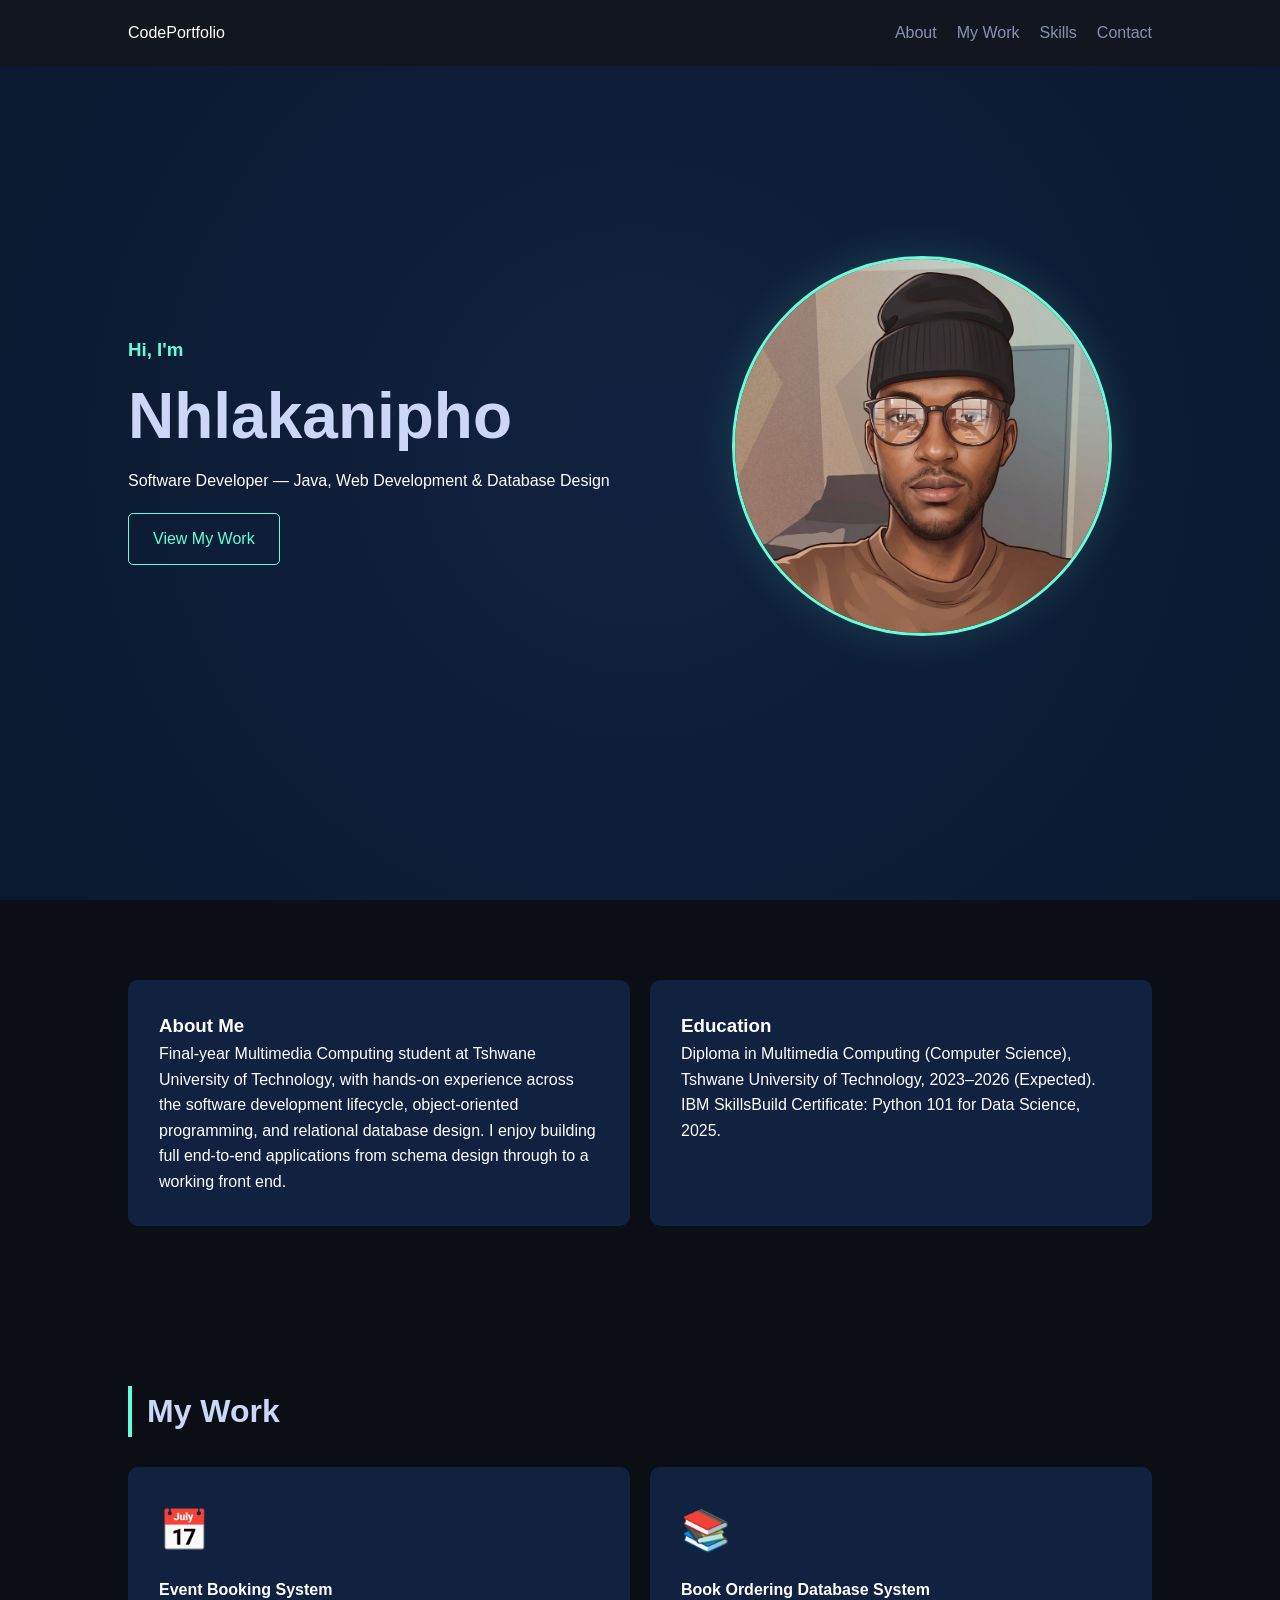
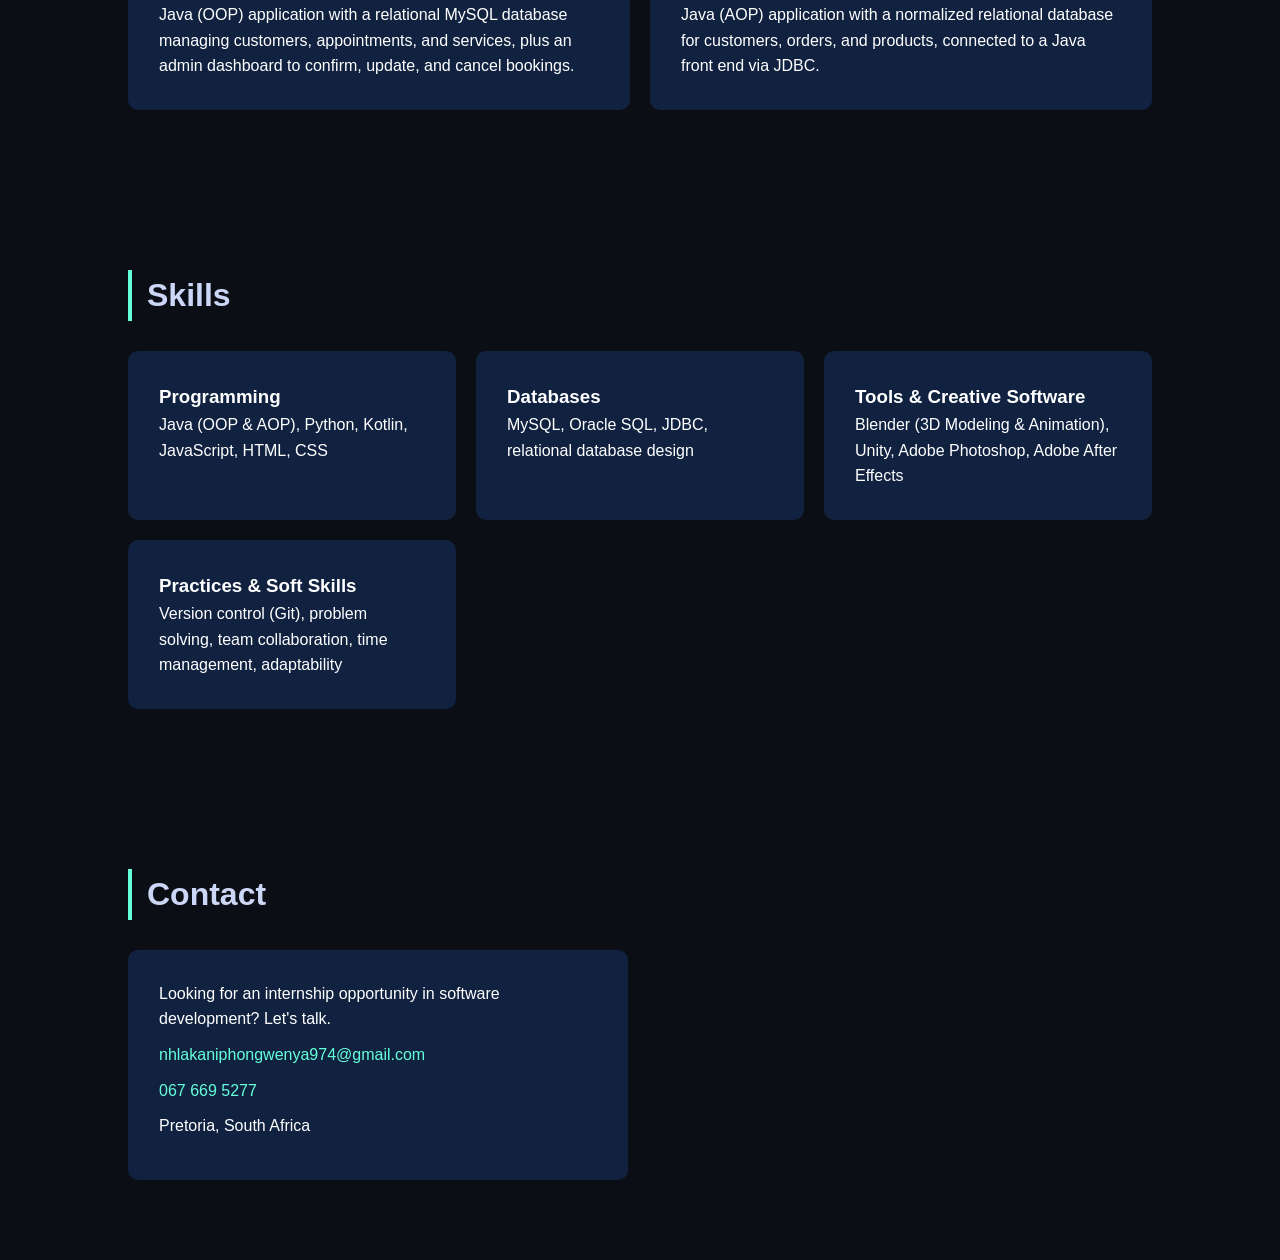
==== index.html @ a738dea9 "Add files via upload" ====
<!DOCTYPE html>
<html lang="en">
<head>
    <meta charset="UTF-8">
    <meta name="viewport" content="width=device-width, initial-scale=1.0">
    <title>Nhlakanipho | Full-Stack Developer</title>
    <link rel="stylesheet" href="style.css">
</head>
<body>
    <nav>
        <div class="logo">CodePortfolio</div>
        <ul>
            <li><a href="#about">About</a></li>
            <li><a href="#work">My Work</a></li>
            <li><a href="#skills">Skills</a></li>
            <li><a href="#contact">Contact</a></li>
        </ul>
    </nav>

    <header class="hero">
        <div class="hero-inner">
            <div class="hero-content">
                <h3>Hi, I'm</h3>
                <h1>Nhlakanipho</h1>
                <p>Software Developer &mdash; Java, Web Development & Database Design</p>
                <a href="#work" class="btn">View My Work</a>
            </div>
            <div class="hero-image">
                <img src="profile.png" alt="Nhlakanipho">
            </div>
        </div>
    </header>

    <section id="about" class="container">
        <div class="grid">
            <div class="card">
                <h3>About Me</h3>
                <p>Final-year Multimedia Computing student at Tshwane University of Technology, with hands-on experience across the software development lifecycle, object-oriented programming, and relational database design. I enjoy building full end-to-end applications from schema design through to a working front end.</p>
            </div>
            <div class="card">
                <h3>Education</h3>
                <p>Diploma in Multimedia Computing (Computer Science), Tshwane University of Technology, 2023&ndash;2026 (Expected). IBM SkillsBuild Certificate: Python 101 for Data Science, 2025.</p>
            </div>
        </div>
    </section>

    <section id="work" class="container">
        <h2 class="section-title">My Work</h2>
        <div class="projects-grid">
            <div class="project-card">
                <div class="icon">📅</div>
                <h4>Event Booking System</h4>
                <p>Java (OOP) application with a relational MySQL database managing customers, appointments, and services, plus an admin dashboard to confirm, update, and cancel bookings.</p>
            </div>
            <div class="project-card">
                <div class="icon">📚</div>
                <h4>Book Ordering Database System</h4>
                <p>Java (AOP) application with a normalized relational database for customers, orders, and products, connected to a Java front end via JDBC.</p>
            </div>
        </div>
    </section>

    <section id="skills" class="container">
        <h2 class="section-title">Skills</h2>
        <div class="grid">
            <div class="card">
                <h3>Programming</h3>
                <p>Java (OOP & AOP), Python, Kotlin, JavaScript, HTML, CSS</p>
            </div>
            <div class="card">
                <h3>Databases</h3>
                <p>MySQL, Oracle SQL, JDBC, relational database design</p>
            </div>
            <div class="card">
                <h3>Tools & Creative Software</h3>
                <p>Blender (3D Modeling & Animation), Unity, Adobe Photoshop, Adobe After Effects</p>
            </div>
            <div class="card">
                <h3>Practices & Soft Skills</h3>
                <p>Version control (Git), problem solving, team collaboration, time management, adaptability</p>
            </div>
        </div>
    </section>

    <section id="contact" class="container">
        <h2 class="section-title">Contact</h2>
        <div class="card contact-card">
            <p>Looking for an internship opportunity in software development? Let's talk.</p>
            <p><a href="mailto:nhlakaniphongwenya974@gmail.com">nhlakaniphongwenya974@gmail.com</a></p>
            <p><a href="tel:+27676695277">067 669 5277</a></p>
            <p>Pretoria, South Africa</p>
        </div>
    </section>
</body>
</html>
---- style.css ----
/* General Styles */
* { 
    margin: 0; 
    padding: 0; 
    box-sizing: border-box; 
    font-family: 'Segoe UI', sans-serif; 
}
body 
{ 
    background-color: #0b0e14; 
    color: white; 
    line-height: 1.6; 
    scroll-behavior: smooth; 
}

/* Navigation */
nav 
{ 
    display: flex; 
    justify-content: space-between; 
    padding: 20px 10%; 
    background: #12161f; 
    position: fixed; 
    width: 100%; top: 0; 
    z-index: 1000; 
}

nav ul { 
    display: flex; 
    list-style: none; 
}

nav ul li { 
    margin-left: 20px; 
}

nav a { color: #8892b0; 
    text-decoration: none; 
    transition: 0.3s; 
}

nav a:hover 
{ 
    color: #64ffda; 
}

/* Hero Section */
.hero 
{ 
    height: 100vh; 
    display: flex; 
    align-items: center; 
    padding: 0 10%; 
    background: radial-gradient(circle at center, #112240 0%, #0a192f 100%); 
}

.hero h1 
{ 
    font-size: 4rem; 
    color: #ccd6f6; 
}

.hero h3 
{ 
    color: #64ffda; 
}

.hero-inner
{
    display: flex;
    align-items: center;
    justify-content: space-between;
    gap: 30px;
    width: 100%;
}

.hero-image
{
    margin-right: 40px;
}

.hero-image img
{
    width: 380px;
    height: 380px;
    object-fit: cover;
    border-radius: 50%;
    border: 3px solid #64ffda;
    box-shadow: 0 0 40px rgba(100, 255, 218, 0.15);
}

@media (max-width: 768px)
{
    .hero-inner
    {
        flex-direction: column-reverse;
        text-align: center;
        gap: 30px;
    }

    .hero-image
    {
        margin-right: 0;
    }

    .hero-image img
    {
        width: 220px;
        height: 220px;
    }
}

/* Layout Grids */
.container 
{ 
    padding: 80px 10%; 
}

.grid, .projects-grid 
{ 
    display: grid; 
    grid-template-columns: repeat(auto-fit, minmax(300px, 1fr)); 
    gap: 20px; 
}

/* Cards */
.card, .project-card 
{ 
    background: #112240;
    padding: 30px; 
    border-radius: 10px; 
    border: 1px solid transparent; 
    transition: 0.3s; 
}

.project-card:hover 
{ 
    border-color: #64ffda; 
    transform: translateY(-5px); 
}

.icon 
{ 
    font-size: 2.5rem; 
    margin-bottom: 15px; 
}

/* Section Titles */
.section-title
{
    font-size: 2rem;
    color: #ccd6f6;
    margin-bottom: 30px;
    border-left: 4px solid #64ffda;
    padding-left: 15px;
}

/* Contact Card */
.contact-card
{
    max-width: 500px;
}

.contact-card p
{
    margin-bottom: 10px;
}

.contact-card a
{
    color: #64ffda;
    text-decoration: none;
}

.contact-card a:hover
{
    text-decoration: underline;
}

/* Buttons */
.btn 
{ 
    display: inline-block; 
    padding: 12px 24px; 
    border: 1px solid #64ffda; 
    color: #64ffda; 
    text-decoration: none; 
    border-radius: 5px; 
    margin-top: 20px; 
}

.btn:hover 
{ 
    background: rgba(100, 255, 218, 0.1); 
}
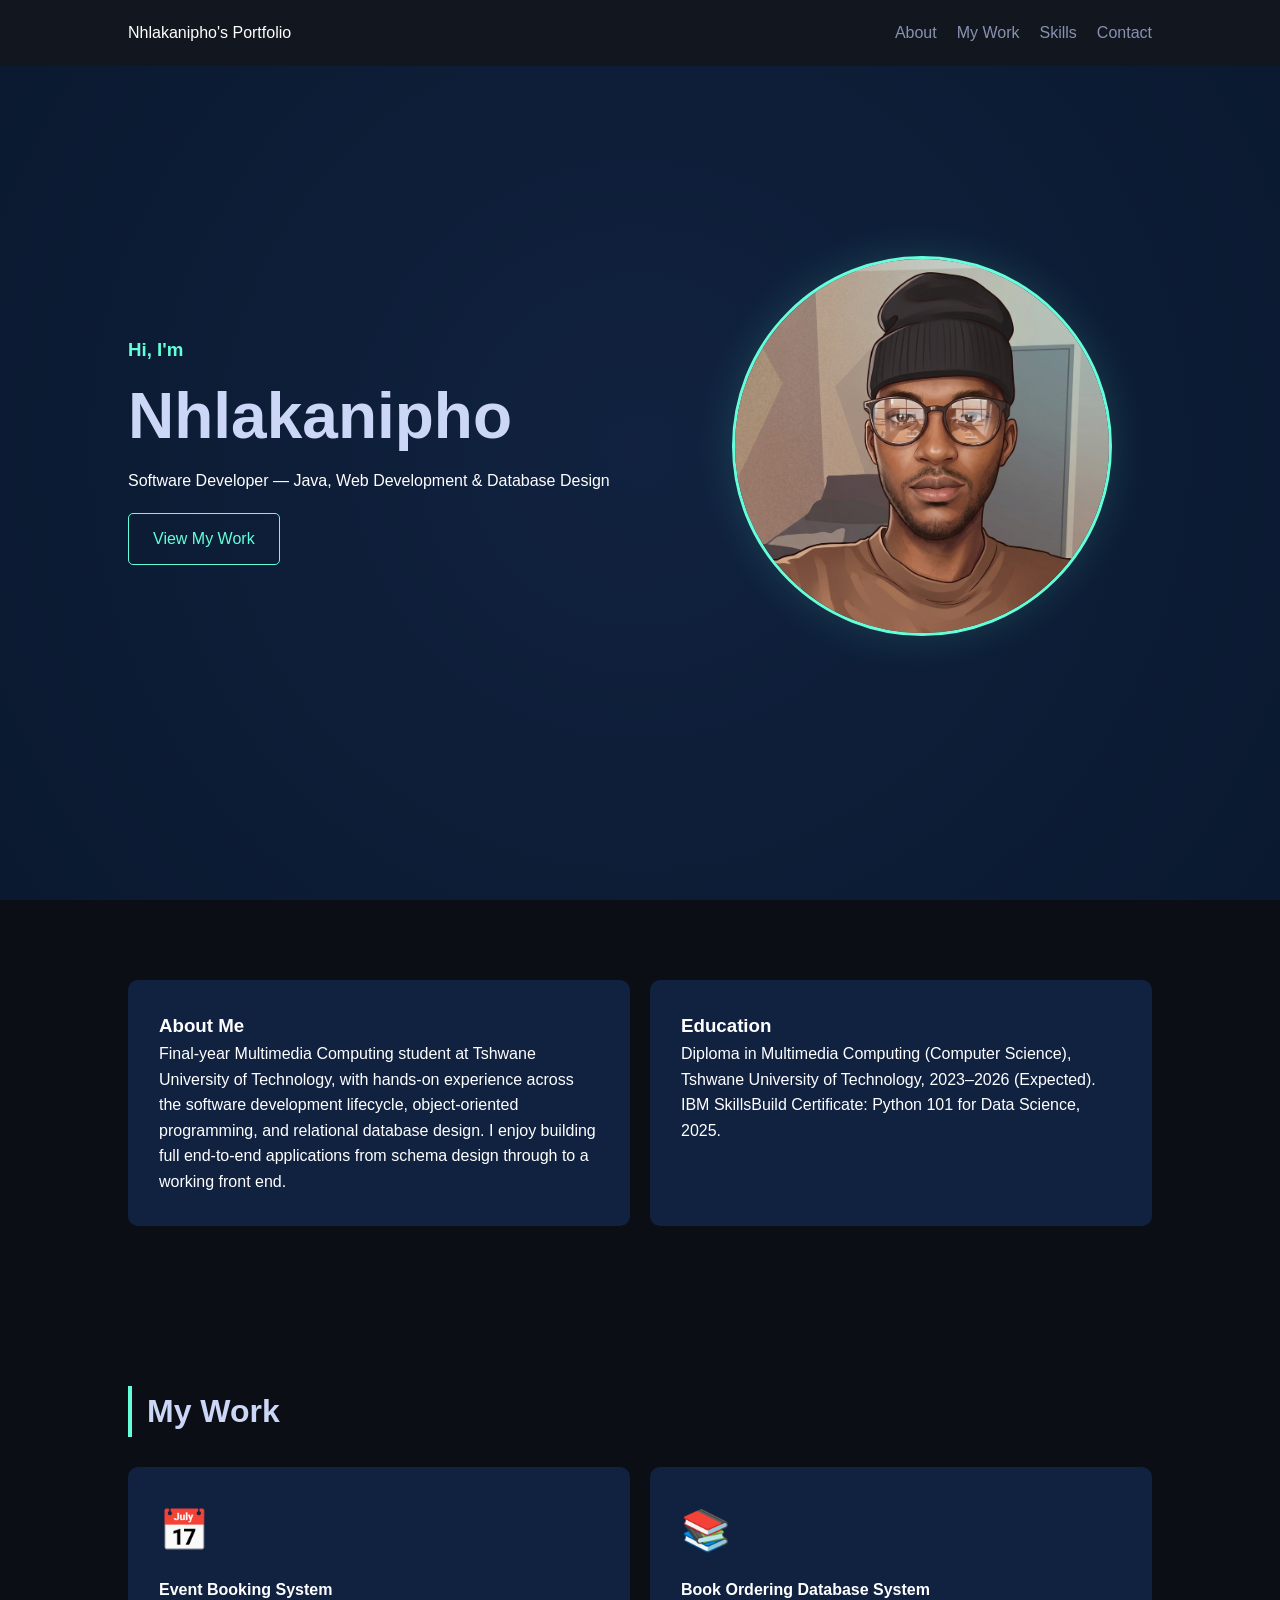
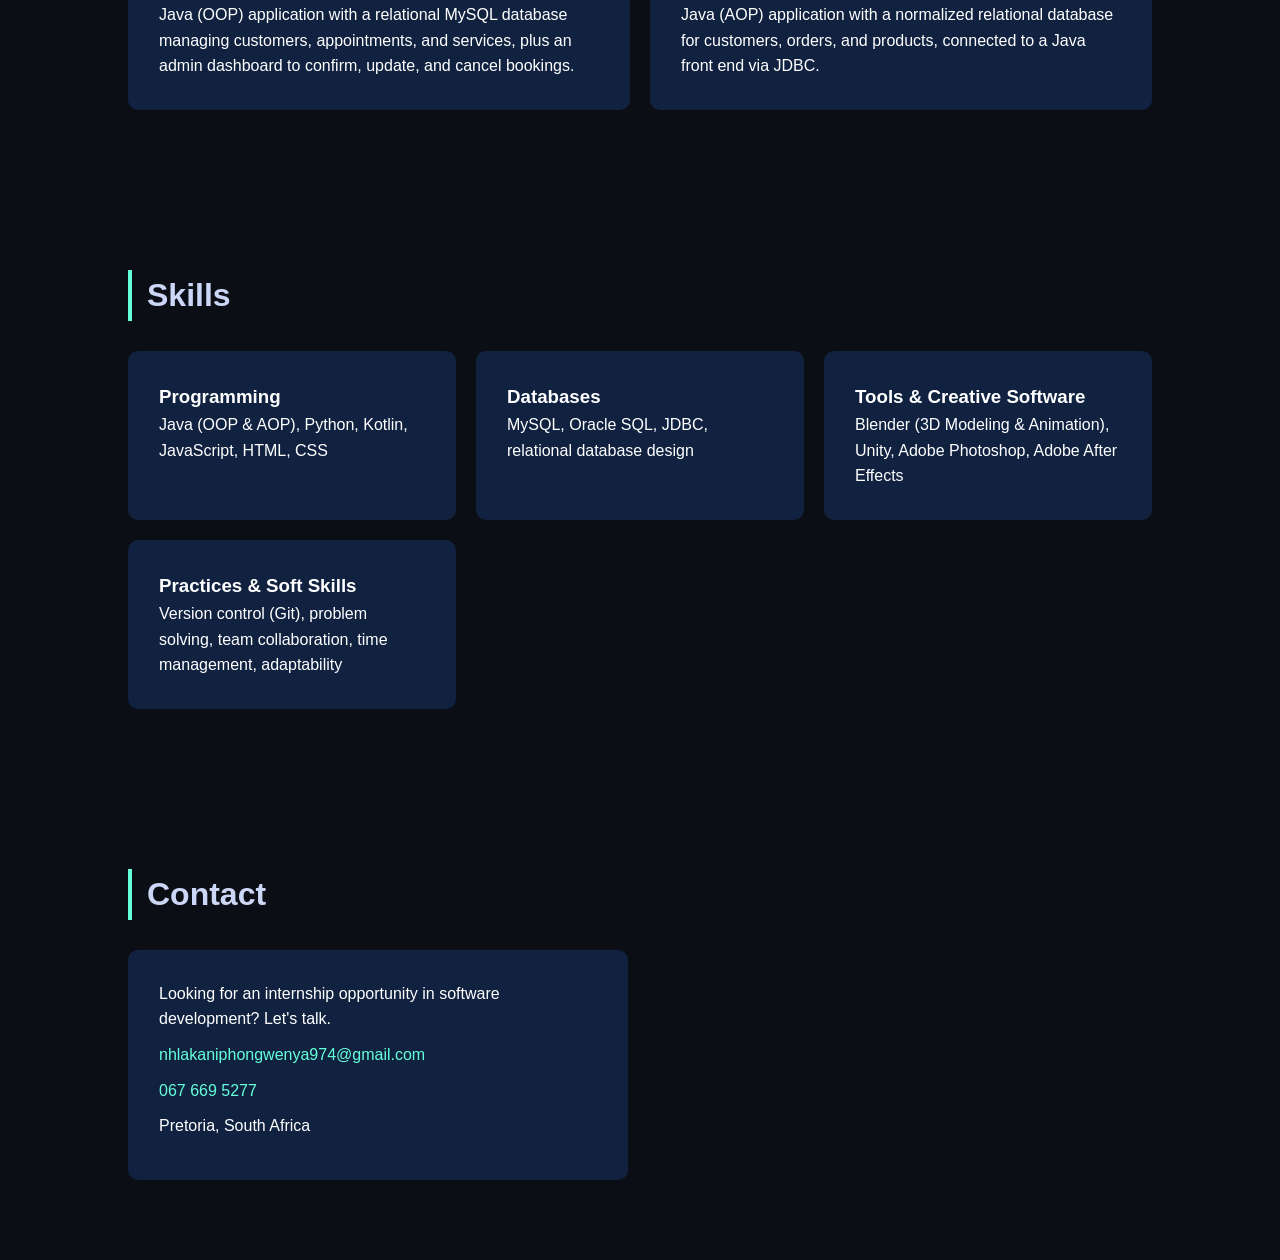
==== commit 4dd721a3: "Fix HTML structure and update portfolio details" ====
--- a/index.html
+++ b/index.html
@@ -8,7 +8,7 @@
 </head>
 <body>
     <nav>
-        <div class="logo">CodePortfolio</div>
+        <div class="logo">Nhlakanipho's Portfolio</div>
         <ul>
             <li><a href="#about">About</a></li>
             <li><a href="#work">My Work</a></li>
@@ -92,4 +92,4 @@
         </div>
     </section>
 </body>
-</html>+</html>
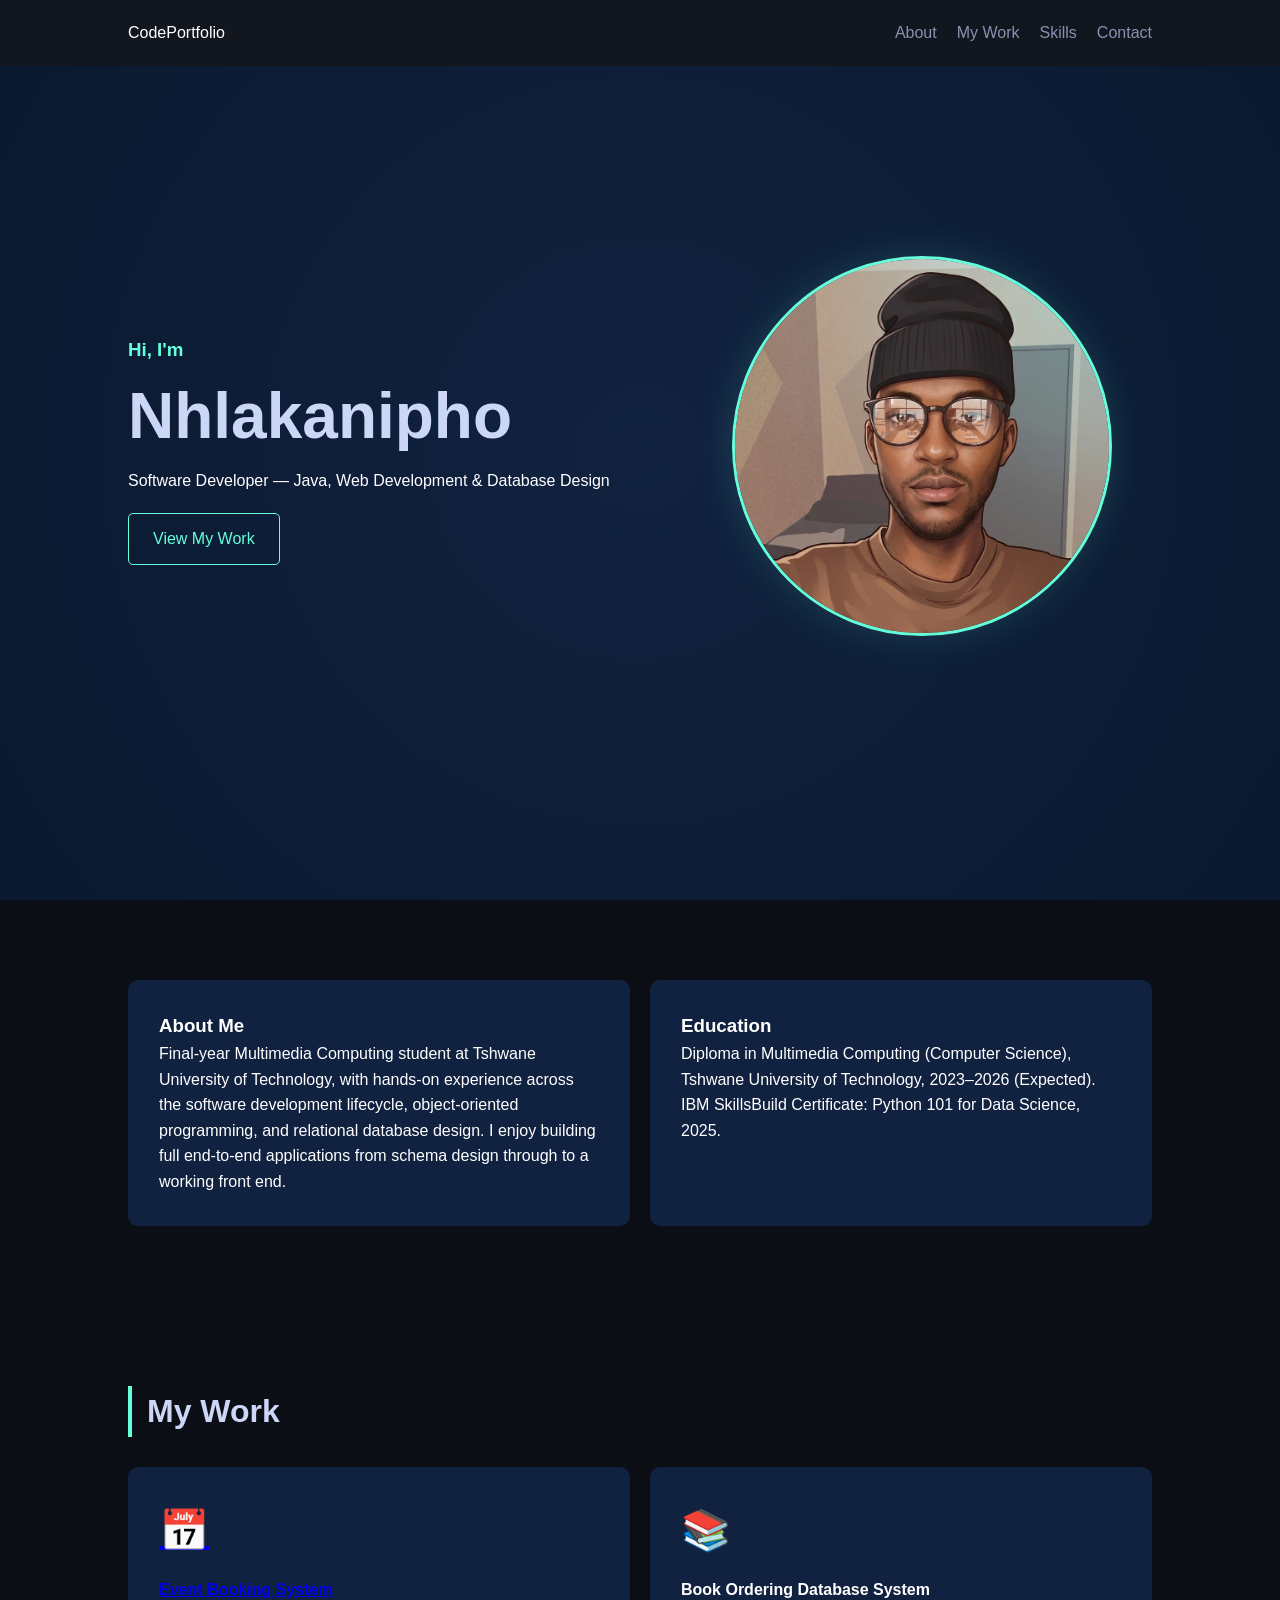
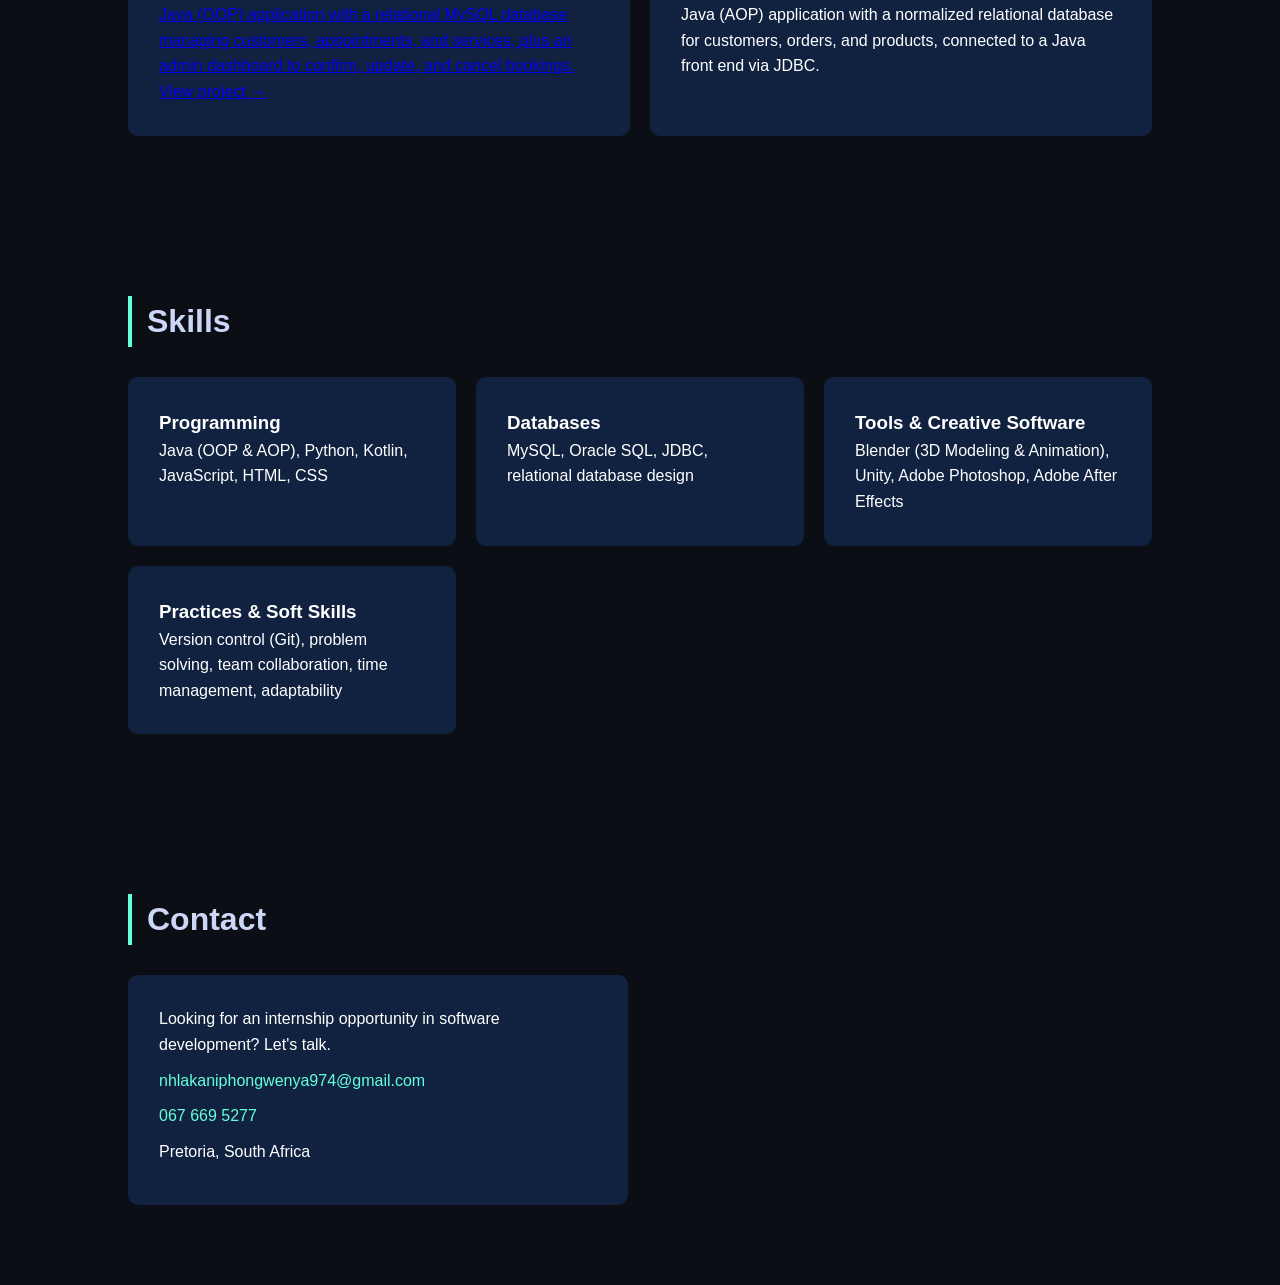
==== commit 54ee7022: "Update index.html" ====
--- a/index.html
+++ b/index.html
@@ -8,7 +8,7 @@
 </head>
 <body>
     <nav>
-        <div class="logo">Nhlakanipho's Portfolio</div>
+        <div class="logo">CodePortfolio</div>
         <ul>
             <li><a href="#about">About</a></li>
             <li><a href="#work">My Work</a></li>
@@ -47,11 +47,12 @@
     <section id="work" class="container">
         <h2 class="section-title">My Work</h2>
         <div class="projects-grid">
-            <div class="project-card">
+            <a href="event-booking.html" class="project-card">
                 <div class="icon">📅</div>
                 <h4>Event Booking System</h4>
                 <p>Java (OOP) application with a relational MySQL database managing customers, appointments, and services, plus an admin dashboard to confirm, update, and cancel bookings.</p>
-            </div>
+                <span class="view-more">View project &rarr;</span>
+            </a>
             <div class="project-card">
                 <div class="icon">📚</div>
                 <h4>Book Ordering Database System</h4>
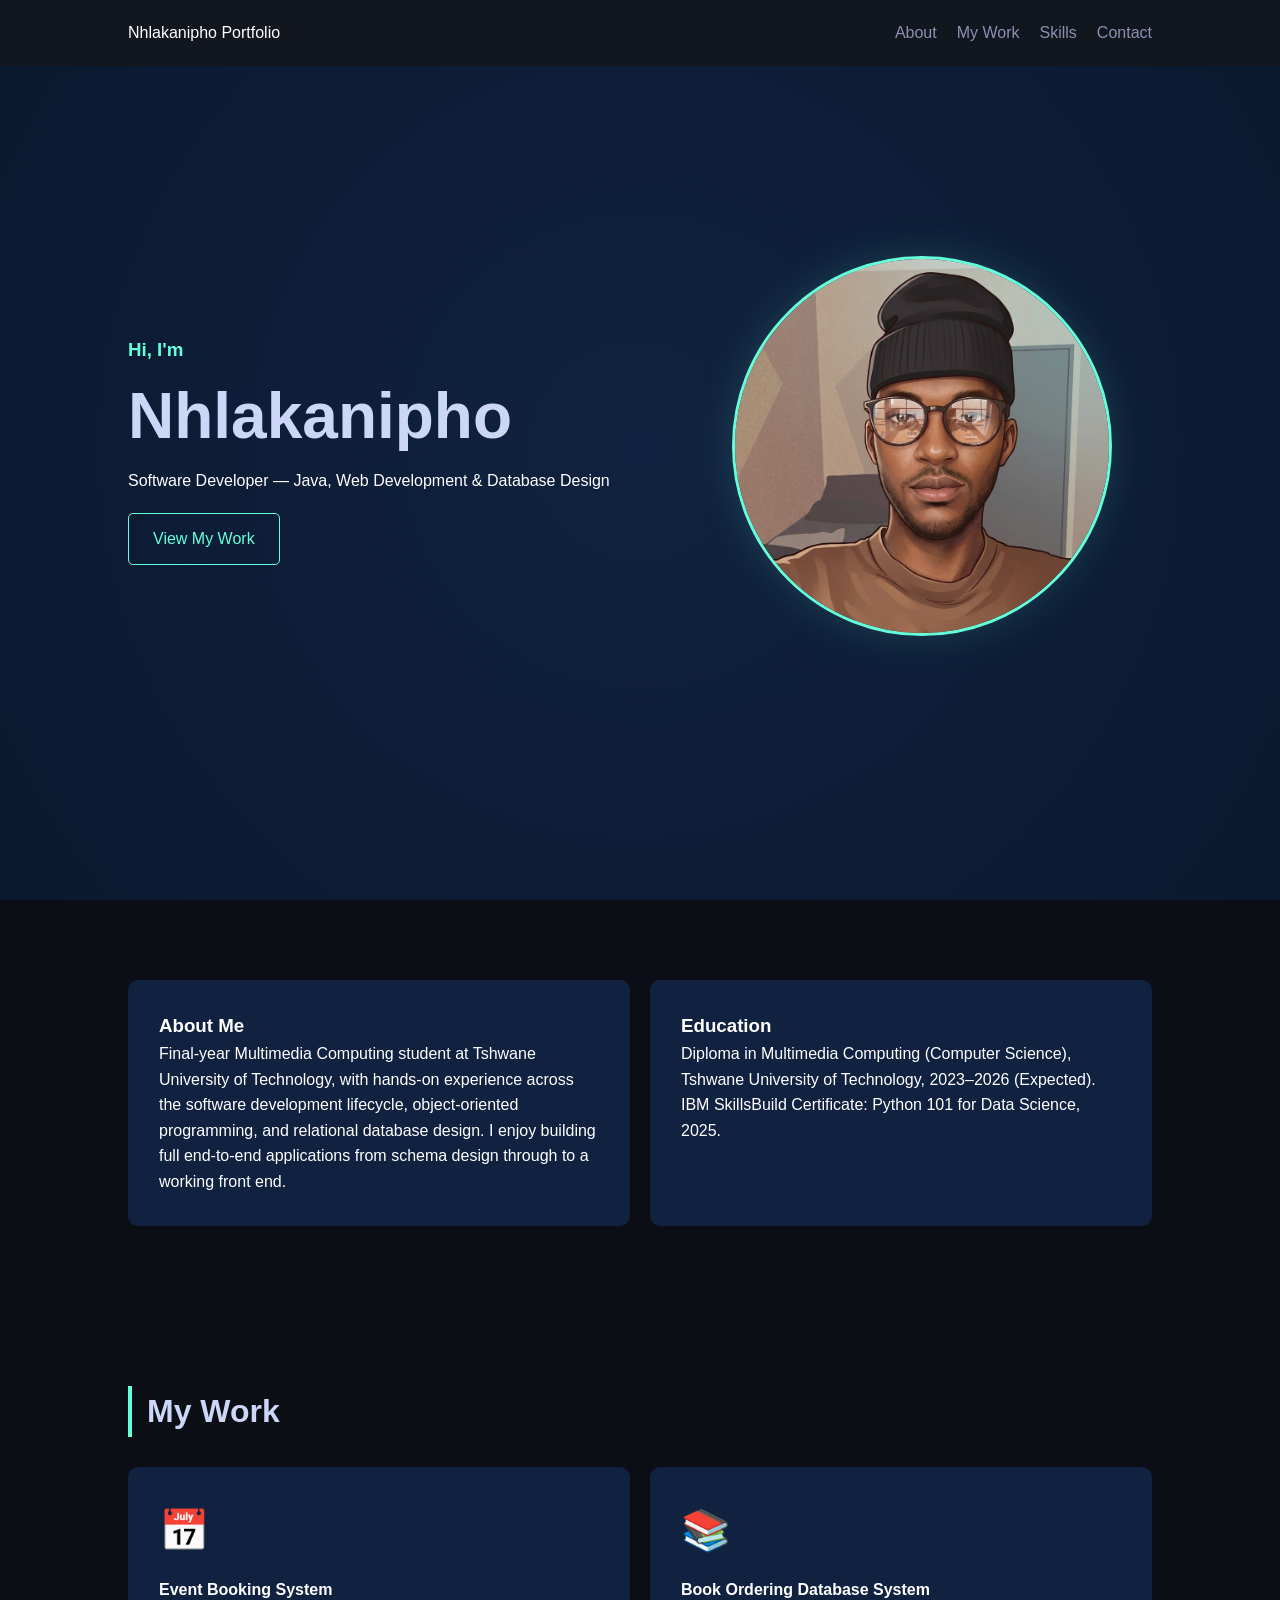
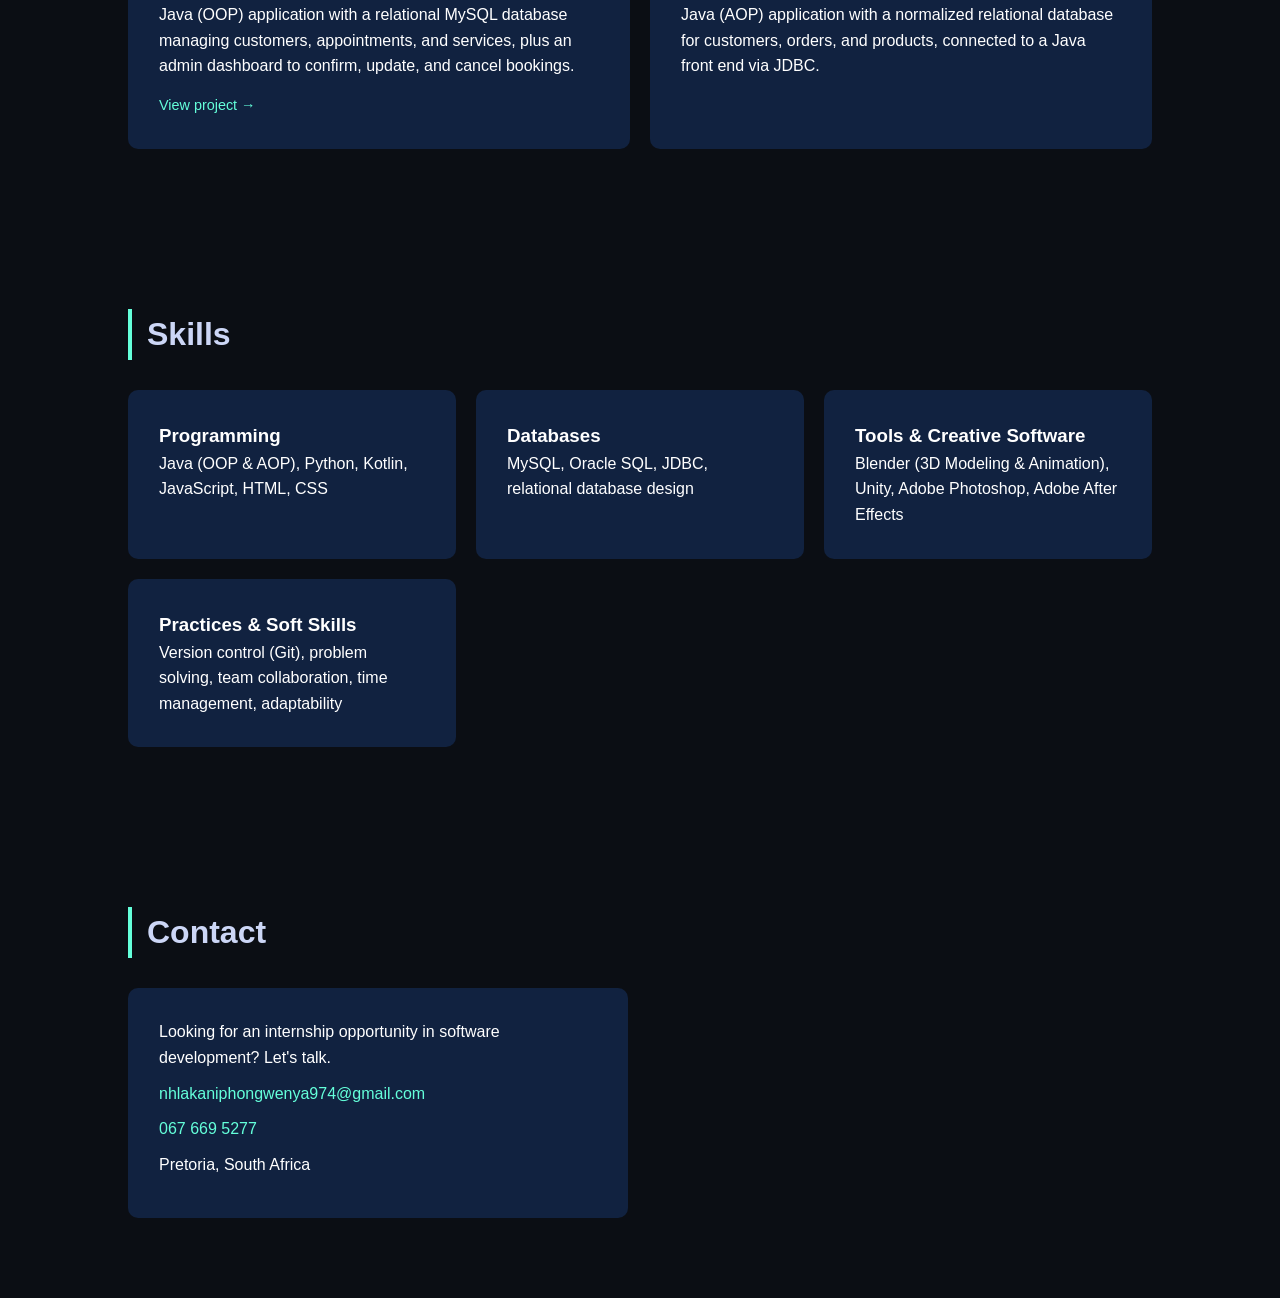
==== commit b053340a: "Update index.html" ====
--- a/index.html
+++ b/index.html
@@ -8,7 +8,7 @@
 </head>
 <body>
     <nav>
-        <div class="logo">CodePortfolio</div>
+        <div class="logo">Nhlakanipho Portfolio</div>
         <ul>
             <li><a href="#about">About</a></li>
             <li><a href="#work">My Work</a></li>
--- a/style.css
+++ b/style.css
@@ -1,4 +1,4 @@
-/* General Styles */
+
 * { 
     margin: 0; 
     padding: 0; 
@@ -13,7 +13,6 @@
     scroll-behavior: smooth; 
 }
 
-/* Navigation */
 nav 
 { 
     display: flex; 
@@ -44,7 +43,6 @@
     color: #64ffda; 
 }
 
-/* Hero Section */
 .hero 
 { 
     height: 100vh; 
@@ -110,7 +108,6 @@
     }
 }
 
-/* Layout Grids */
 .container 
 { 
     padding: 80px 10%; 
@@ -123,7 +120,6 @@
     gap: 20px; 
 }
 
-/* Cards */
 .card, .project-card 
 { 
     background: #112240;
@@ -133,51 +129,64 @@
     transition: 0.3s; 
 }
 
+.project-card 
+{ 
+    display: block;
+    color: inherit;
+    text-decoration: none;
+    cursor: pointer;
+}
+
 .project-card:hover 
 { 
     border-color: #64ffda; 
     transform: translateY(-5px); 
 }
 
+.project-card .view-more
+{
+    display: inline-block;
+    margin-top: 15px;
+    color: #64ffda;
+    font-size: 0.9rem;
+}
+
 .icon 
 { 
     font-size: 2.5rem; 
     margin-bottom: 15px; 
 }
 
-/* Section Titles */
-.section-title
-{
-    font-size: 2rem;
-    color: #ccd6f6;
-    margin-bottom: 30px;
-    border-left: 4px solid #64ffda;
-    padding-left: 15px;
-}
-
-/* Contact Card */
-.contact-card
-{
-    max-width: 500px;
-}
-
-.contact-card p
-{
-    margin-bottom: 10px;
-}
-
-.contact-card a
-{
-    color: #64ffda;
-    text-decoration: none;
-}
-
-.contact-card a:hover
-{
-    text-decoration: underline;
-}
-
-/* Buttons */
+.section-title
+{
+    font-size: 2rem;
+    color: #ccd6f6;
+    margin-bottom: 30px;
+    border-left: 4px solid #64ffda;
+    padding-left: 15px;
+}
+
+.contact-card
+{
+    max-width: 500px;
+}
+
+.contact-card p
+{
+    margin-bottom: 10px;
+}
+
+.contact-card a
+{
+    color: #64ffda;
+    text-decoration: none;
+}
+
+.contact-card a:hover
+{
+    text-decoration: underline;
+}
+
 .btn 
 { 
     display: inline-block; 
@@ -192,4 +201,76 @@
 .btn:hover 
 { 
     background: rgba(100, 255, 218, 0.1); 
-}+}
+
+/* Project Detail Page */
+.project-hero
+{
+    padding: 140px 10% 60px;
+    background: radial-gradient(circle at center, #112240 0%, #0a192f 100%);
+}
+
+.project-hero .container
+{
+    padding: 0;
+}
+
+.back-link
+{
+    display: inline-block;
+    color: #64ffda;
+    text-decoration: none;
+    margin-bottom: 20px;
+    font-size: 0.95rem;
+}
+
+.back-link:hover
+{
+    text-decoration: underline;
+}
+
+.project-hero h1
+{
+    font-size: 2.8rem;
+    color: #ccd6f6;
+}
+
+.project-subtitle
+{
+    color: #8892b0;
+    margin-top: 10px;
+}
+
+.gallery-grid
+{
+    display: grid;
+    grid-template-columns: repeat(auto-fit, minmax(260px, 1fr));
+    gap: 20px;
+    margin-top: 20px;
+}
+
+.gallery-item
+{
+    background: #112240;
+    border: 1px solid transparent;
+    border-radius: 10px;
+    overflow: hidden;
+    aspect-ratio: 4 / 3;
+    display: flex;
+    align-items: center;
+    justify-content: center;
+    transition: 0.3s;
+}
+
+.gallery-item:hover
+{
+    border-color: #64ffda;
+}
+
+.gallery-item img
+{
+    width: 100%;
+    height: 100%;
+    object-fit: cover;
+    display: block;
+}
